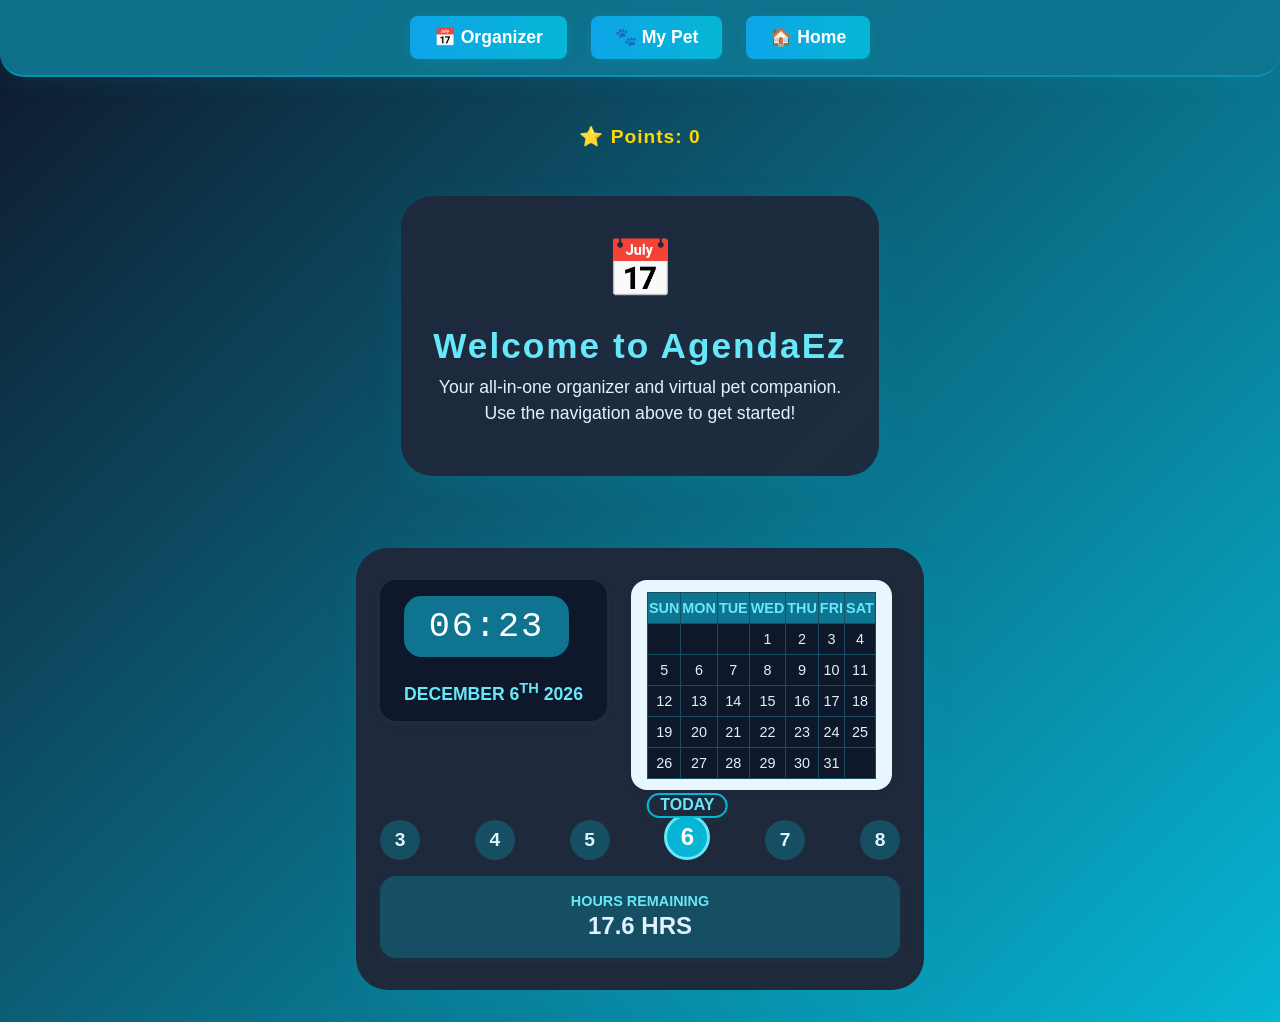
==== homescreen.html @ 490e9171 "bugs :(" ====
<!DOCTYPE html>
<html lang="en">
<head>
    <title>AgendaEz - Homescreen</title>
    <meta charset="UTF-8">
    <meta name="viewport" content="width=device-width, initial-scale=1.0">
    <link rel="stylesheet" href="homescreen.css">
    <script src="homescreen.js" defer></script>
</head>
<body>

  <nav class="nav-bar">
        <button onclick="window.location.href='index.html'" class="nav-btn">📅 Organizer</button>
        <button onclick="window.location.href='pet.html'" class="nav-btn">🐾 My Pet</button>
        <button onclick="window.location.href='homescreen.html'" class="nav-btn">🏠 Home</button>
    </nav>
  

  <div class="points-display">
    ⭐ Points: <span id="pointsCount">0</span>
</div>

  <div class="title-card">
    <div class="logo-big">📅</div>
    <h1 class="main-title">Welcome to AgendaEz</h1>
    <p class="subtitle">
        Your all-in-one organizer and virtual pet companion.<br>
        Use the navigation above to get started!
    </p>
</div>


    <main class="homescreen-main">
        <div class="dashboard">
            <div class="time-calendar-row">
                <div class="clock-box">
                    <div class="digital-clock" id="digitalClock">06:30</div>
                    <div class="date-label" id="dateLabel">JUNE 24<sup>TH</sup> 2025</div>
                </div>
                <div class="calendar-box">
                    <!-- Placeholder for calendar, can be replaced with a real calendar widget -->
                    <table class="mini-calendar">
                        <thead>
                            <tr>
                                <th>SUN</th><th>MON</th><th>TUE</th><th>WED</th><th>THU</th><th>FRI</th><th>SAT</th>
                            </tr>
                        </thead>
                        <tbody>
                            <tr><td></td><td></td><td></td><td>1</td><td>2</td><td>3</td><td>4</td></tr>
                            <tr><td>5</td><td>6</td><td>7</td><td>8</td><td>9</td><td>10</td><td>11</td></tr>
                            <tr><td>12</td><td>13</td><td>14</td><td>15</td><td>16</td><td>17</td><td>18</td></tr>
                            <tr><td>19</td><td>20</td><td>21</td><td>22</td><td>23</td><td>24</td><td>25</td></tr>
                            <tr><td>26</td><td>27</td><td>28</td><td>29</td><td>30</td><td>31</td><td></td></tr>
                        </tbody>
                    </table>
                </div>
            </div>
            <div class="days-row" id="daysRow">
                <div class="day-circle">21</div>
                <div class="day-circle">22</div>
                <div class="day-circle">23</div>
                <div class="day-circle today">
                    <div class="today-label">TODAY</div>
                    24
                </div>
                <div class="day-circle">25</div>
                <div class="day-circle">26</div>
            </div>
            <div class="stats-row">
  
    <div class="stat-box time">
        <div class="stat-label">HOURS REMAINING</div>
        <div class="stat-value"><span id="hoursRemaining">0</span> HRS</div>
    </div>
</div>
          
</body>
</html>
---- homescreen.css ----
body {
  min-height: 100vh;
  margin: 0;
  font-family: 'Segoe UI', 'Roboto', Arial, sans-serif;
  background: linear-gradient(135deg, #0f172a 0%, #06b6d4 100%);
  color: #e0f2fe;
  display: flex;
  flex-direction: column;
  align-items: center;
}

.nav-bar {
  width: 100%;
  display: flex;
  justify-content: center;
  gap: 1.5rem;
  background: rgba(14, 116, 144, 0.95);
  padding: 1rem 0;
  border-bottom: 2px solid #0891b2;
  border-radius: 0 0 1.5rem 1.5rem;
  margin-bottom: 2rem;
  box-shadow: 0 4px 24px rgba(6,182,212,0.10);
}

.nav-btn {
  background: linear-gradient(90deg, #0ea5e9 0%, #06b6d4 100%);
  color: #fff;
  border: none;
  border-radius: 8px;
  padding: 0.7rem 1.5rem;
  font-size: 1.1rem;
  font-weight: bold;
  cursor: pointer;
  transition: background 0.2s, box-shadow 0.2s, transform 0.15s;
  box-shadow: 0 2px 12px rgba(6,182,212,0.18);
}
.nav-btn:hover {
  background: linear-gradient(90deg, #06b6d4 0%, #0ea5e9 100%);
  box-shadow: 0 4px 16px rgba(6,182,212,0.25);
  transform: translateY(-2px) scale(1.04);
}

.homescreen-main {
  width: 100%;
  display: flex;
  justify-content: center;
}

.dashboard {
  background: #1e293b;
  border-radius: 2rem;
  padding: 2rem 1.5rem;
  box-shadow: 0 8px 32px rgba(6,182,212,0.10);
  width: 520px;
  margin: 2rem 0;
}
/* Add or update in homescreen.css */

.time-calendar-row {
  display: flex;
  justify-content: flex-start;   /* Align items to the left */
  align-items: flex-start;
  gap: 1.5rem;
  margin-bottom: 1.2rem;
}

.clock-box,
.calendar-box {
  background: #0f172a;
  border-radius: 1rem;
  padding: 1rem 1.5rem;
  text-align: left;
  box-shadow: 0 2px 8px rgba(6,182,212,0.08);
  color: #e0f2fe;
}

.digital-clock {
  font-family: 'Courier New', Courier, monospace;
  font-size: 2.2rem;
  background: #0e7490;
  color: #fff;
  padding: 0.3em 0.7em;
  border-radius: 0.5em;
  margin-bottom: 0.5em;
  display: inline-block;
  letter-spacing: 2px;
}

.date-label {
  font-size: 1.1rem;
  margin-top: 0.3em;
  color: #67e8f9;
  font-weight: bold;
  text-align: left;
}

.calendar-box {
  background: #eaf6ff;
  border-radius: 1rem;
  padding: 0.7rem 1rem;
  box-shadow: 0 2px 8px rgba(0,0,0,0.08);
  min-width: 210px;
}

.mini-calendar {
  border-collapse: collapse;
  width: 200px;
  font-size: 0.9rem;
  color: #e0f2fe;
  background: #1e293b;
}
.mini-calendar th, .mini-calendar td {
  border: 1px solid #164e63;
  width: 28px;
  height: 28px;
  text-align: center;
  background: #0f172a;
}
.mini-calendar th {
  background: #0e7490;
  color: #67e8f9;
  font-weight: bold;
}

.days-row {
  display: flex;
  justify-content: space-between;
  align-items: flex-end;
  margin: 1.5rem 0 1rem 0;
}

.day-circle {
  width: 40px;
  height: 40px;
  background: #164e63;
  color: #e0f2fe;
  border-radius: 50%;
  display: flex;
  align-items: center;
  justify-content: center;
  font-size: 1.2rem;
  font-weight: bold;
  position: relative;
}

.today {
  background: #06b6d4;
  color: #fff;
  font-size: 1.5rem;
  border: 3px solid #67e8f9;
  z-index: 1;
}

.today-label {
  position: absolute;
  top: -1.5rem;
  left: 50%;
  transform: translateX(-50%);
  background: #1e293b;
  color: #67e8f9;
  font-size: 1rem;
  font-weight: bold;
  padding: 0.1rem 0.7rem;
  border-radius: 1rem;
  border: 2px solid #06b6d4;
  box-shadow: 0 2px 8px rgba(6,182,212,0.08);
}

.stat-box {
  background: #164e63;
  border-radius: 1rem;
  padding: 0.7rem 1.2rem;
  text-align: center;
  min-width: 90px;
  min-height: 60px;
  box-shadow: 0 2px 8px rgba(6,182,212,0.08);
  display: flex;
  flex-direction: column;
  align-items: center;
  justify-content: center;
  color: #e0f2fe;
}

.stat-label {
  font-size: 0.9rem;
  color: #67e8f9;
  font-weight: bold;
  margin-bottom: 0.2rem;
}

.stat-value {
  font-size: 1.5rem;
  color: #e0f2fe;
  font-weight: bold;
}

.checkmark {
  color: #67e8f9;
  font-size: 1.5rem;
  margin-right: 0.3em;
}

.coins .coin-stack {
  display: flex;
  align-items: center;
  gap: -10px;
  margin-top: 0.5rem;
}
.coin {
  display: inline-block;
  width: 32px;
  height: 32px;
  background: #06b6d4;
  border-radius: 50%;
  border: 3px solid #67e8f9;
  margin-left: -10px;
  box-shadow: 0 2px 6px rgba(6,182,212,0.10);
}


.schedule-list {
  margin-top: 1.2rem;
}

.schedule-item {
  display: flex;
  align-items: center;
  margin-bottom: 0.7rem;
}

.schedule-time {
  width: 60px;
  background: #0e7490;
  color: #e0f2fe;
  font-size: 1.1rem;
  font-weight: bold;
  border-radius: 0.5rem 0 0 0.5rem;
  padding: 0.5rem 0.7rem;
  text-align: center;
  margin-right: 0.5rem;
}


.highlight {
  background: #06b6d4;
  color: #fff;
}

.highlight-task {
  background: #1e293b;
  color: #67e8f9;
}

@media (max-width: 700px) {
  .dashboard {
    width: 98vw;
    padding: 1rem 0.2rem;
  }
  .mini-calendar {
    width: 100%;
    font-size: 0.8rem;
  }
  .homescreen-main {
    padding: 0;
  }
  .time-calendar-row {
    flex-direction: column;
    align-items: flex-start;
    gap: 1rem;
  }
  .calendar-box {
    min-width: unset;
    width: 100%;
  }
}

.title-card {
  background: rgba(30, 41, 59, 0.95);
  border-radius: 2rem;
  padding: 2.5rem 2rem 2rem 2rem;
  box-shadow: 0 8px 32px rgba(6,182,212,0.10);
  text-align: center;
  margin: 2rem auto 2.5rem auto;
  max-width: 420px;
}

.logo-big {
  font-size: 3.5rem;
  margin-bottom: 1rem;
}

.main-title {
  font-size: 2.2rem;
  color: #67e8f9;
  margin-bottom: 0.5rem;
  letter-spacing: 2px;
  font-weight: bold;
}

.subtitle {
  font-size: 1.1rem;
  color: #e0f2fe;
  margin-top: 0.5rem;
  line-height: 1.5;
}

.points-display {
  text-align: center;
  font-size: 1.2rem;
  color: #ffd700;
  margin: 1rem 0;
  font-weight: bold;
  letter-spacing: 1px;
}
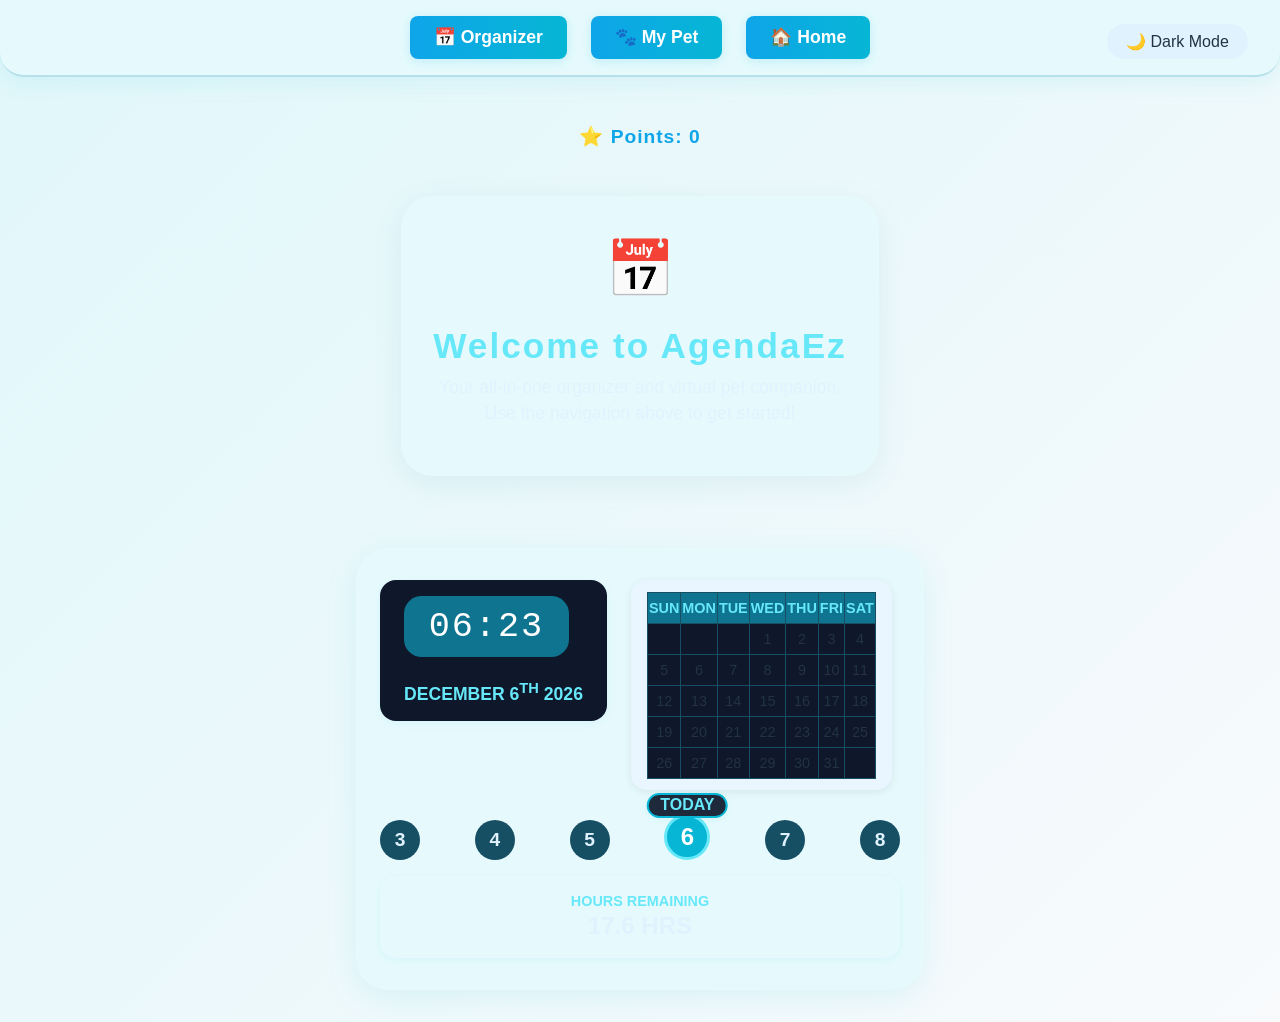
==== commit 123e9e75: "theme" ====
--- a/homescreen.html
+++ b/homescreen.html
@@ -19,6 +19,8 @@
   <div class="points-display">
     ⭐ Points: <span id="pointsCount">0</span>
 </div>
+
+<button id="themeToggle" class="theme-toggle">🌙 Dark Mode</button>
 
   <div class="title-card">
     <div class="logo-big">📅</div>
--- a/homescreen.css
+++ b/homescreen.css
@@ -311,4 +311,154 @@
   margin: 1rem 0;
   font-weight: bold;
   letter-spacing: 1px;
+}
+
+/* Light mode (default) */
+body {
+  background: linear-gradient(135deg, #e0f7fa 0%, #f8fafc 100%);
+  color: #223344;
+  transition: background 0.3s, color 0.3s;
+}
+
+.nav-bar,
+.dashboard,
+.title-card,
+.mini-calendar,
+.stat-box,
+.pet-container {
+  background: #e6fafd !important;
+  color: #223344 !important;
+  border-color: #b6e0ea !important;
+}
+
+.plan-btn {
+  background: linear-gradient(90deg, #67e8f9 0%, #a7f3d0 100%);
+  color: #223344;
+}
+
+.plan-btn.selected,
+.plan-btn:hover {
+  background: linear-gradient(90deg, #a7f3d0 0%, #67e8f9 100%);
+  color: #222;
+}
+
+#planLabel {
+  color: #0ea5e9;
+  text-shadow: none;
+}
+
+.points-display {
+  color: #0ea5e9;
+}
+
+.pet-container,
+.title-card {
+  box-shadow: 0 8px 32px rgba(14,116,144,0.08);
+}
+
+.stat {
+  background: #b6e0ea;
+  color: #223344;
+}
+
+.action-button {
+  background: #67e8f9;
+  color: #223344;
+}
+
+.action-button:hover {
+  background: #0ea5e9;
+  color: #fff;
+}
+
+.switch-btn {
+  background: linear-gradient(90deg, #67e8f9 0%, #a7f3d0 100%);
+  color: #223344;
+}
+
+.switch-btn:hover {
+  background: linear-gradient(90deg, #a7f3d0 0%, #67e8f9 100%);
+  color: #222;
+}
+
+.theme-toggle {
+  position: absolute;
+  top: 1.5em;
+  right: 2em;
+  background: #e0f2fe;
+  color: #223344;
+  border: none;
+  border-radius: 2em;
+  padding: 0.5em 1.2em;
+  font-size: 1em;
+  cursor: pointer;
+  transition: background 0.2s, color 0.2s;
+  z-index: 100;
+}
+
+body.dark-mode .theme-toggle {
+  background: #232b3b;
+  color: #e0e7ef;
+}
+
+/* --- DARK MODE OVERRIDES --- */
+body.dark-mode {
+  background: linear-gradient(135deg, #0f172a 0%, #06b6d4 100%);
+  color: #e0f2fe;
+}
+
+body.dark-mode .nav-bar,
+body.dark-mode .dashboard,
+body.dark-mode .title-card,
+body.dark-mode .mini-calendar,
+body.dark-mode .stat-box,
+body.dark-mode .pet-container {
+  background: rgba(30, 41, 59, 0.95) !important;
+  color: #e0f2fe !important;
+  border-color: #334155 !important;
+}
+
+body.dark-mode .plan-btn {
+  background: linear-gradient(90deg, #0ea5e9 0%, #06b6d4 100%);
+  color: #fff;
+}
+
+body.dark-mode .plan-btn.selected,
+body.dark-mode .plan-btn:hover {
+  background: linear-gradient(90deg, #06b6d4 0%, #0ea5e9 100%);
+  color: #fff;
+}
+
+body.dark-mode #planLabel {
+  color: #67e8f9;
+  text-shadow: 0 2px 8px #0e7490;
+}
+
+body.dark-mode .points-display {
+  color: #ffd700;
+}
+
+body.dark-mode .stat {
+  background: #164e63;
+  color: #e0f2fe;
+}
+
+body.dark-mode .action-button {
+  background: #0e7490;
+  color: #e0f2fe;
+}
+
+body.dark-mode .action-button:hover {
+  background: #0891b2;
+  color: #fff;
+}
+
+body.dark-mode .switch-btn {
+  background: linear-gradient(90deg, #0ea5e9 0%, #06b6d4 100%);
+  color: #fff;
+}
+
+body.dark-mode .switch-btn:hover {
+  background: linear-gradient(90deg, #06b6d4 0%, #0ea5e9 100%);
+  color: #fff;
 }
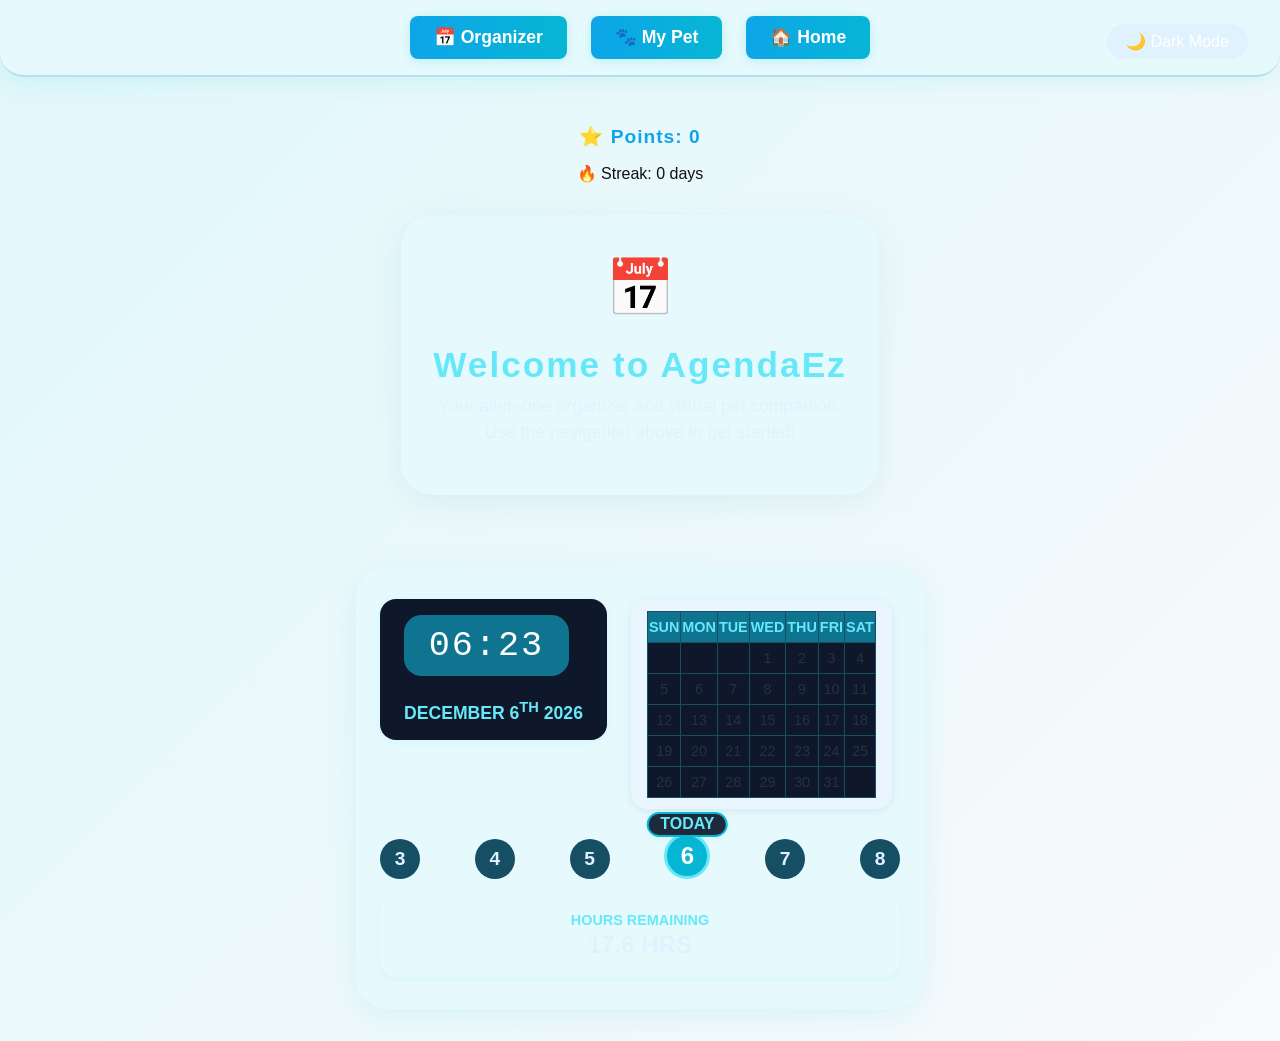
==== commit a2060a1f: "streak (hopefully)" ====
--- a/homescreen.html
+++ b/homescreen.html
@@ -20,6 +20,10 @@
     ⭐ Points: <span id="pointsCount">0</span>
 </div>
 
+<div class="streak-display">
+    🔥 Streak: <span id="streakCount">0</span> days
+</div>
+
 <button id="themeToggle" class="theme-toggle">🌙 Dark Mode</button>
 
   <div class="title-card">
@@ -30,6 +34,7 @@
         Use the navigation above to get started!
     </p>
 </div>
+
 
 
     <main class="homescreen-main">
--- a/homescreen.css
+++ b/homescreen.css
@@ -461,4 +461,17 @@
 body.dark-mode .switch-btn:hover {
   background: linear-gradient(90deg, #06b6d4 0%, #0ea5e9 100%);
   color: #fff;
+}
+
+body:not(.dark-mode) {
+  color: #111;
+}
+
+/* Ensure buttons and navs keep their intended color in light mode */
+body:not(.dark-mode) .nav-btn,
+body:not(.dark-mode) .plan-btn,
+body:not(.dark-mode) .action-button,
+body:not(.dark-mode) .switch-btn,
+body:not(.dark-mode) .theme-toggle {
+  color: #fff;
 }
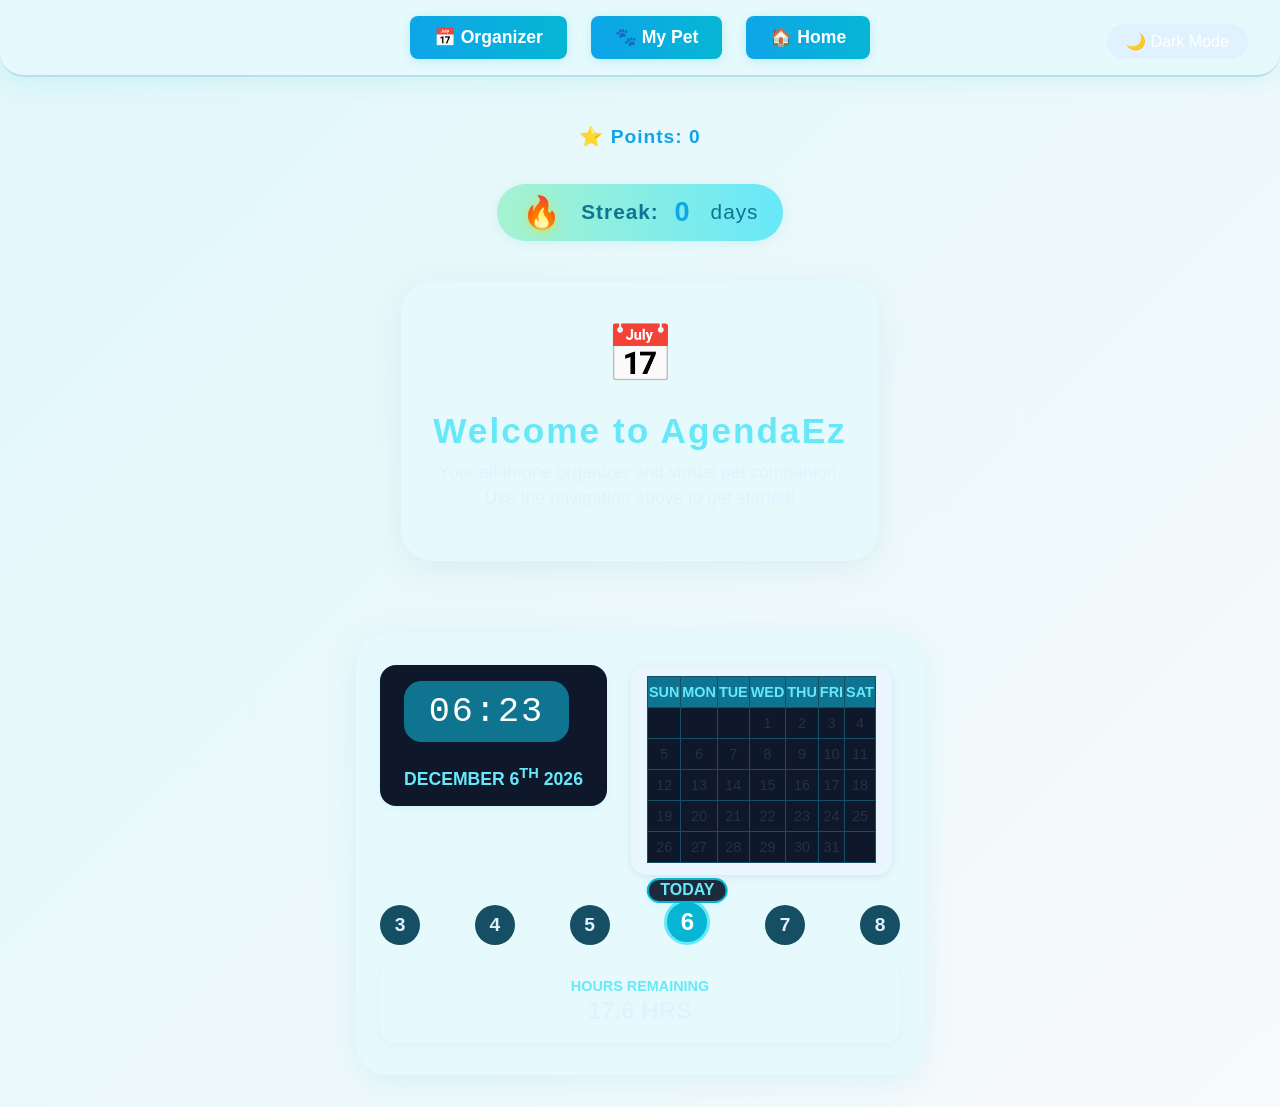
==== commit ffe18d7f: "real streak" ====
--- a/homescreen.html
+++ b/homescreen.html
@@ -21,7 +21,9 @@
 </div>
 
 <div class="streak-display">
-    🔥 Streak: <span id="streakCount">0</span> days
+  <span class="streak-fire">🔥</span>
+  Streak: <span class="streak-count" id="streakCount">0</span>
+  <span class="streak-label">days</span>
 </div>
 
 <button id="themeToggle" class="theme-toggle">🌙 Dark Mode</button>
--- a/homescreen.css
+++ b/homescreen.css
@@ -474,4 +474,71 @@
 body:not(.dark-mode) .switch-btn,
 body:not(.dark-mode) .theme-toggle {
   color: #fff;
+}
+
+/* --- Streak Display Styling --- */
+.streak-display {
+  display: flex;
+  align-items: center;
+  justify-content: center;
+  font-size: 1.3rem;
+  font-weight: bold;
+  margin: 1.2rem 0 0.5rem 0;
+  padding: 0.5em 1.2em;
+  border-radius: 1.5em;
+  background: linear-gradient(90deg, #a7f3d0 0%, #67e8f9 100%);
+  color: #0e7490;
+  box-shadow: 0 2px 12px rgba(6,182,212,0.10);
+  letter-spacing: 1px;
+  width: fit-content;
+  min-width: 180px;
+  gap: 0.5em;
+}
+
+.streak-display .streak-fire {
+  font-size: 1.5em;
+  margin-right: 0.3em;
+  filter: drop-shadow(0 2px 6px #ffd70088);
+}
+
+.streak-display .streak-count {
+  color: #0ea5e9;
+  font-size: 1.3em;
+  margin: 0 0.2em;
+  font-weight: bold;
+}
+
+.streak-display .streak-label {
+  color: #0e7490;
+  font-size: 1em;
+  margin-left: 0.2em;
+  font-weight: 500;
+}
+
+/* --- Dark mode overrides --- */
+body.dark-mode .streak-display {
+  background: linear-gradient(90deg, #0ea5e9 0%, #06b6d4 100%);
+  color: #ffd700;
+  box-shadow: 0 2px 12px rgba(14,116,144,0.18);
+}
+
+body.dark-mode .streak-display .streak-count {
+  color: #ffd700;
+}
+
+body.dark-mode .streak-display .streak-label {
+  color: #fff;
+}
+
+/* Red warning for streak not done today */
+.streak-display.streak-warning {
+  background: linear-gradient(90deg, #f87171 0%, #fbbf24 100%) !important;
+  color: #b91c1c !important;
+  box-shadow: 0 2px 12px rgba(239,68,68,0.15);
+}
+.streak-display.streak-warning .streak-count {
+  color: #b91c1c !important;
+}
+.streak-display.streak-warning .streak-label {
+  color: #b91c1c !important;
 }
